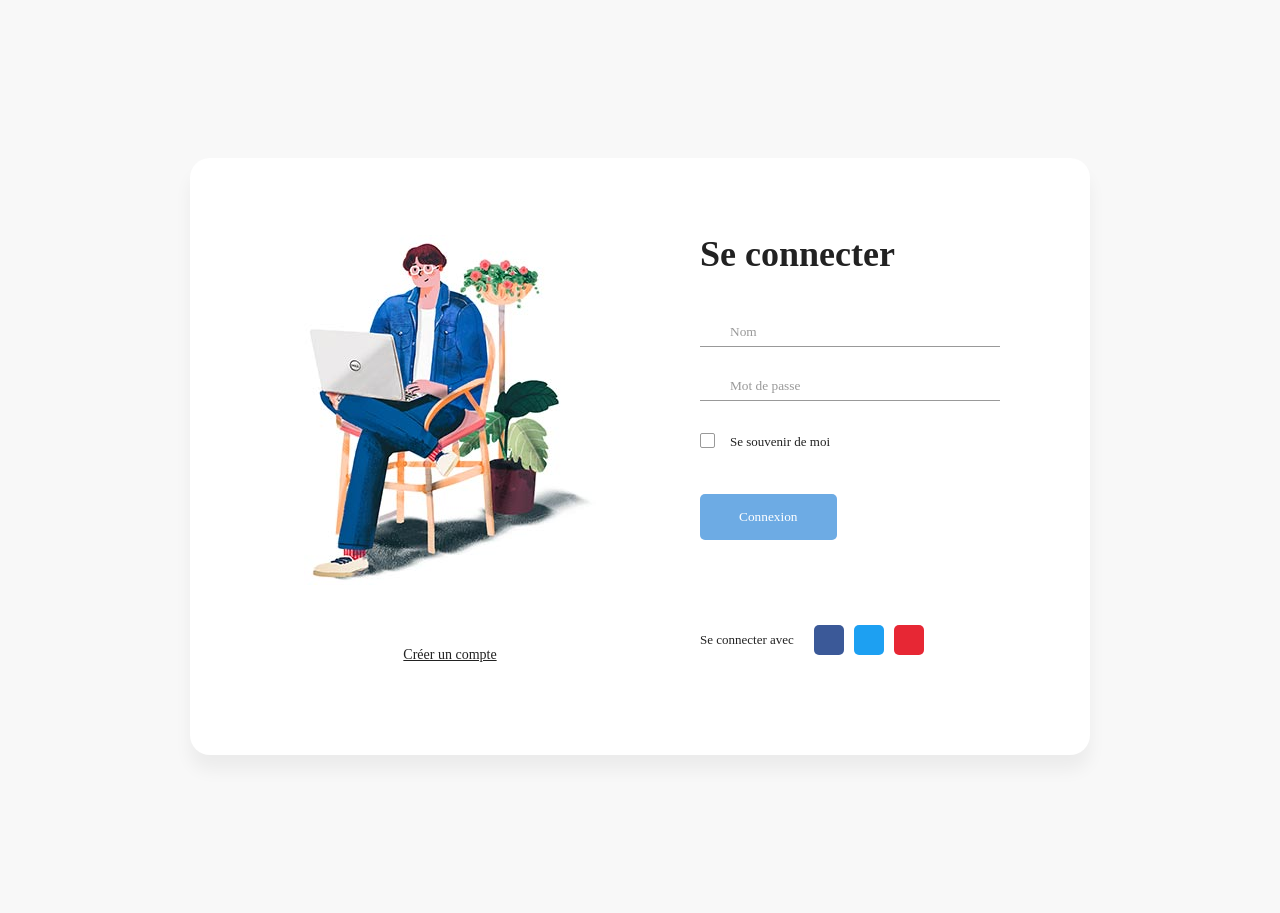
==== templates/login.html @ 452327f2 "my django app" ====
<!DOCTYPE html>
<html lang="en">
<head>
    <meta charset="UTF-8">
    <meta name="viewport" content="width=device-width, initial-scale=1.0">
    <meta http-equiv="X-UA-Compatible" content="ie=edge">
    <title>Se connecter</title>

    <!-- Font Icon -->
    <link rel="stylesheet" href="fonts/material-icon/css/material-design-iconic-font.min.css">

    <!-- Main css -->
    <link rel="stylesheet" href="css/style.css">
</head>
<body>

<div class="main">



    <!-- Sing in  Form -->
    <section class="sign-in">
        <div class="container">
            <div class="signin-content">
                <div class="signin-image">
                    <figure><img src="images/signin-image.jpg" alt="sing up image"></figure>
                    <a href="sign_up.html" class="signup-image-link">Créer un compte</a>
                </div>

                <div class="signin-form">
                    <h2 class="form-title">Se connecter</h2>
                    <form method="POST" class="register-form" id="login-form">
                        <div class="form-group">
                            <label for="your_name"><i class="zmdi zmdi-account material-icons-name"></i></label>
                            <input type="text" name="your_name" id="your_name" placeholder="Nom"/>
                        </div>
                        <div class="form-group">
                            <label for="your_pass"><i class="zmdi zmdi-lock"></i></label>
                            <input type="password" name="your_pass" id="your_pass" placeholder="Mot de passe"/>
                        </div>
                        <div class="form-group">
                            <input type="checkbox" name="remember-me" id="remember-me" class="agree-term" />
                            <label for="remember-me" class="label-agree-term"><span><span></span></span>Se souvenir de moi</label>
                        </div>
                        <div class="form-group form-button">
                            <input type="submit" name="signin" id="signin" class="form-submit" value="Connexion"/>
                        </div>
                    </form>
                    <div class="social-login">
                        <span class="social-label">Se connecter avec</span>
                        <ul class="socials">
                            <li><a href="#"><i class="display-flex-center zmdi zmdi-facebook"></i></a></li>
                            <li><a href="#"><i class="display-flex-center zmdi zmdi-twitter"></i></a></li>
                            <li><a href="#"><i class="display-flex-center zmdi zmdi-google"></i></a></li>
                        </ul>
                    </div>
                </div>
            </div>
        </div>
    </section>

</div>

<!-- JS -->
<script src="vendor/jquery/jquery.min.js"></script>
<script src="js/main.js"></script>
</body><!-- This templates was made by Colorlib (https://colorlib.com) -->
</html>
---- templates/css/style.css ----
/* @extend display-flex; */
display-flex, .display-flex, .display-flex-center, .signup-content, .signin-content, .social-login, .socials {
  display: flex;
  display: -webkit-flex; }

/* @extend list-type-ulli; */
list-type-ulli, .socials {
  list-style-type: none;
  margin: 0;
  padding: 0; }

/* poppins-300 - latin */
@font-face {
  font-family: 'Poppins';
  font-style: normal;
  font-weight: 300;
  src: url("../../static/fonts/poppins/poppins-v5-latin-300.eot");
  /* IE9 Compat Modes */
  src: local("Poppins Light"), local("Poppins-Light"), url("../../static/fonts/poppins/poppins-v5-latin-300.eot?#iefix") format("embedded-opentype"), url("../../static/fonts/poppins/poppins-v5-latin-300.woff2") format("woff2"), url("../../static/fonts/poppins/poppins-v5-latin-300.woff") format("woff"), url("../../static/fonts/poppins/poppins-v5-latin-300.ttf") format("truetype"), url("../../static/fonts/poppins/poppins-v5-latin-300.svg#Poppins") format("svg");
  /* Legacy iOS */ }
/* poppins-300italic - latin */
@font-face {
  font-family: 'Poppins';
  font-style: italic;
  font-weight: 300;
  src: url("../../static/fonts/poppins/poppins-v5-latin-300italic.eot");
  /* IE9 Compat Modes */
  src: local("Poppins Light Italic"), local("Poppins-LightItalic"), url("../../static/fonts/poppins/poppins-v5-latin-300italic.eot?#iefix") format("embedded-opentype"), url("../../static/fonts/poppins/poppins-v5-latin-300italic.woff2") format("woff2"), url("../../static/fonts/poppins/poppins-v5-latin-300italic.woff") format("woff"), url("../../static/fonts/poppins/poppins-v5-latin-300italic.ttf") format("truetype"), url("../../static/fonts/poppins/poppins-v5-latin-300italic.svg#Poppins") format("svg");
  /* Legacy iOS */ }
/* poppins-regular - latin */
@font-face {
  font-family: 'Poppins';
  font-style: normal;
  font-weight: 400;
  src: url("../../static/fonts/poppins/poppins-v5-latin-regular.eot");
  /* IE9 Compat Modes */
  src: local("Poppins Regular"), local("Poppins-Regular"), url("../../static/fonts/poppins/poppins-v5-latin-regular.eot?#iefix") format("embedded-opentype"), url("../../static/fonts/poppins/poppins-v5-latin-regular.woff2") format("woff2"), url("../../static/fonts/poppins/poppins-v5-latin-regular.woff") format("woff"), url("../../static/fonts/poppins/poppins-v5-latin-regular.ttf") format("truetype"), url("../../static/fonts/poppins/poppins-v5-latin-regular.svg#Poppins") format("svg");
  /* Legacy iOS */ }
/* poppins-italic - latin */
@font-face {
  font-family: 'Poppins';
  font-style: italic;
  font-weight: 400;
  src: url("../../static/fonts/poppins/poppins-v5-latin-italic.eot");
  /* IE9 Compat Modes */
  src: local("Poppins Italic"), local("Poppins-Italic"), url("../../static/fonts/poppins/poppins-v5-latin-italic.eot?#iefix") format("embedded-opentype"), url("../../static/fonts/poppins/poppins-v5-latin-italic.woff2") format("woff2"), url("../../static/fonts/poppins/poppins-v5-latin-italic.woff") format("woff"), url("../../static/fonts/poppins/poppins-v5-latin-italic.ttf") format("truetype"), url("../../static/fonts/poppins/poppins-v5-latin-italic.svg#Poppins") format("svg");
  /* Legacy iOS */ }
/* poppins-500 - latin */
@font-face {
  font-family: 'Poppins';
  font-style: normal;
  font-weight: 500;
  src: url("../../static/fonts/poppins/poppins-v5-latin-500.eot");
  /* IE9 Compat Modes */
  src: local("Poppins Medium"), local("Poppins-Medium"), url("../../static/fonts/poppins/poppins-v5-latin-500.eot?#iefix") format("embedded-opentype"), url("../../static/fonts/poppins/poppins-v5-latin-500.woff2") format("woff2"), url("../../static/fonts/poppins/poppins-v5-latin-500.woff") format("woff"), url("../../static/fonts/poppins/poppins-v5-latin-500.ttf") format("truetype"), url("../../static/fonts/poppins/poppins-v5-latin-500.svg#Poppins") format("svg");
  /* Legacy iOS */ }
/* poppins-500italic - latin */
@font-face {
  font-family: 'Poppins';
  font-style: italic;
  font-weight: 500;
  src: url("../../static/fonts/poppins/poppins-v5-latin-500italic.eot");
  /* IE9 Compat Modes */
  src: local("Poppins Medium Italic"), local("Poppins-MediumItalic"), url("../../static/fonts/poppins/poppins-v5-latin-500italic.eot?#iefix") format("embedded-opentype"), url("../../static/fonts/poppins/poppins-v5-latin-500italic.woff2") format("woff2"), url("../../static/fonts/poppins/poppins-v5-latin-500italic.woff") format("woff"), url("../../static/fonts/poppins/poppins-v5-latin-500italic.ttf") format("truetype"), url("../../static/fonts/poppins/poppins-v5-latin-500italic.svg#Poppins") format("svg");
  /* Legacy iOS */ }
/* poppins-600 - latin */
@font-face {
  font-family: 'Poppins';
  font-style: normal;
  font-weight: 600;
  src: url("../../static/fonts/poppins/poppins-v5-latin-600.eot");
  /* IE9 Compat Modes */
  src: local("Poppins SemiBold"), local("Poppins-SemiBold"), url("../../static/fonts/poppins/poppins-v5-latin-600.eot?#iefix") format("embedded-opentype"), url("../../static/fonts/poppins/poppins-v5-latin-600.woff2") format("woff2"), url("../../static/fonts/poppins/poppins-v5-latin-600.woff") format("woff"), url("../../static/fonts/poppins/poppins-v5-latin-600.ttf") format("truetype"), url("../../static/fonts/poppins/poppins-v5-latin-600.svg#Poppins") format("svg");
  /* Legacy iOS */ }
/* poppins-700 - latin */
@font-face {
  font-family: 'Poppins';
  font-style: normal;
  font-weight: 700;
  src: url("../../static/fonts/poppins/poppins-v5-latin-700.eot");
  /* IE9 Compat Modes */
  src: local("Poppins Bold"), local("Poppins-Bold"), url("../../static/fonts/poppins/poppins-v5-latin-700.eot?#iefix") format("embedded-opentype"), url("../../static/fonts/poppins/poppins-v5-latin-700.woff2") format("woff2"), url("../../static/fonts/poppins/poppins-v5-latin-700.woff") format("woff"), url("../../static/fonts/poppins/poppins-v5-latin-700.ttf") format("truetype"), url("../../static/fonts/poppins/poppins-v5-latin-700.svg#Poppins") format("svg");
  /* Legacy iOS */ }
/* poppins-700italic - latin */
@font-face {
  font-family: 'Poppins';
  font-style: italic;
  font-weight: 700;
  src: url("../../static/fonts/poppins/poppins-v5-latin-700italic.eot");
  /* IE9 Compat Modes */
  src: local("Poppins Bold Italic"), local("Poppins-BoldItalic"), url("../../static/fonts/poppins/poppins-v5-latin-700italic.eot?#iefix") format("embedded-opentype"), url("../../static/fonts/poppins/poppins-v5-latin-700italic.woff2") format("woff2"), url("../../static/fonts/poppins/poppins-v5-latin-700italic.woff") format("woff"), url("../../static/fonts/poppins/poppins-v5-latin-700italic.ttf") format("truetype"), url("../../static/fonts/poppins/poppins-v5-latin-700italic.svg#Poppins") format("svg");
  /* Legacy iOS */ }
/* poppins-800 - latin */
@font-face {
  font-family: 'Poppins';
  font-style: normal;
  font-weight: 800;
  src: url("../../static/fonts/poppins/poppins-v5-latin-800.eot");
  /* IE9 Compat Modes */
  src: local("Poppins ExtraBold"), local("Poppins-ExtraBold"), url("../../static/fonts/poppins/poppins-v5-latin-800.eot?#iefix") format("embedded-opentype"), url("../../static/fonts/poppins/poppins-v5-latin-800.woff2") format("woff2"), url("../../static/fonts/poppins/poppins-v5-latin-800.woff") format("woff"), url("../../static/fonts/poppins/poppins-v5-latin-800.ttf") format("truetype"), url("../../static/fonts/poppins/poppins-v5-latin-800.svg#Poppins") format("svg");
  /* Legacy iOS */ }
/* poppins-800italic - latin */
@font-face {
  font-family: 'Poppins';
  font-style: italic;
  font-weight: 800;
  src: url("../../static/fonts/poppins/poppins-v5-latin-800italic.eot");
  /* IE9 Compat Modes */
  src: local("Poppins ExtraBold Italic"), local("Poppins-ExtraBoldItalic"), url("../../static/fonts/poppins/poppins-v5-latin-800italic.eot?#iefix") format("embedded-opentype"), url("../../static/fonts/poppins/poppins-v5-latin-800italic.woff2") format("woff2"), url("../../static/fonts/poppins/poppins-v5-latin-800italic.woff") format("woff"), url("../../static/fonts/poppins/poppins-v5-latin-800italic.ttf") format("truetype"), url("../../static/fonts/poppins/poppins-v5-latin-800italic.svg#Poppins") format("svg");
  /* Legacy iOS */ }
/* poppins-900 - latin */
@font-face {
  font-family: 'Poppins';
  font-style: normal;
  font-weight: 900;
  src: url("../../static/fonts/poppins/poppins-v5-latin-900.eot");
  /* IE9 Compat Modes */
  src: local("Poppins Black"), local("Poppins-Black"), url("../../static/fonts/poppins/poppins-v5-latin-900.eot?#iefix") format("embedded-opentype"), url("../../static/fonts/poppins/poppins-v5-latin-900.woff2") format("woff2"), url("../../static/fonts/poppins/poppins-v5-latin-900.woff") format("woff"), url("../../static/fonts/poppins/poppins-v5-latin-900.ttf") format("truetype"), url("../../static/fonts/poppins/poppins-v5-latin-900.svg#Poppins") format("svg");
  /* Legacy iOS */ }
a:focus, a:active {
  text-decoration: none;
  outline: none;
  transition: all 300ms ease 0s;
  -moz-transition: all 300ms ease 0s;
  -webkit-transition: all 300ms ease 0s;
  -o-transition: all 300ms ease 0s;
  -ms-transition: all 300ms ease 0s; }

input, select, textarea {
  outline: none;
  appearance: unset !important;
  -moz-appearance: unset !important;
  -webkit-appearance: unset !important;
  -o-appearance: unset !important;
  -ms-appearance: unset !important; }

input::-webkit-outer-spin-button, input::-webkit-inner-spin-button {
  appearance: none !important;
  -moz-appearance: none !important;
  -webkit-appearance: none !important;
  -o-appearance: none !important;
  -ms-appearance: none !important;
  margin: 0; }

input:focus, select:focus, textarea:focus {
  outline: none;
  box-shadow: none !important;
  -moz-box-shadow: none !important;
  -webkit-box-shadow: none !important;
  -o-box-shadow: none !important;
  -ms-box-shadow: none !important; }

input[type=checkbox] {
  appearance: checkbox !important;
  -moz-appearance: checkbox !important;
  -webkit-appearance: checkbox !important;
  -o-appearance: checkbox !important;
  -ms-appearance: checkbox !important; }

input[type=radio] {
  appearance: radio !important;
  -moz-appearance: radio !important;
  -webkit-appearance: radio !important;
  -o-appearance: radio !important;
  -ms-appearance: radio !important; }

img {
  max-width: 100%;
  height: auto; }

figure {
  margin: 0; }

p {
  margin-bottom: 0px;
  font-size: 15px;
  color: #777; }

h2 {
  line-height: 1.66;
  margin: 0;
  padding: 0;
  font-weight: bold;
  color: #222;
  font-family: Poppins;
  font-size: 36px; }

.main {
  background: #f8f8f8;
  padding: 150px 0; }

.clear {
  clear: both; }

body {
  font-size: 13px;
  line-height: 1.8;
  color: #222;
  background: #f8f8f8;
  font-weight: 400;
  font-family: Poppins; }

.container {
  width: 900px;
  background: #fff;
  margin: 0 auto;
  box-shadow: 0px 15px 16.83px 0.17px rgba(0, 0, 0, 0.05);
  -moz-box-shadow: 0px 15px 16.83px 0.17px rgba(0, 0, 0, 0.05);
  -webkit-box-shadow: 0px 15px 16.83px 0.17px rgba(0, 0, 0, 0.05);
  -o-box-shadow: 0px 15px 16.83px 0.17px rgba(0, 0, 0, 0.05);
  -ms-box-shadow: 0px 15px 16.83px 0.17px rgba(0, 0, 0, 0.05);
  border-radius: 20px;
  -moz-border-radius: 20px;
  -webkit-border-radius: 20px;
  -o-border-radius: 20px;
  -ms-border-radius: 20px; }

.display-flex {
  justify-content: space-between;
  -moz-justify-content: space-between;
  -webkit-justify-content: space-between;
  -o-justify-content: space-between;
  -ms-justify-content: space-between;
  align-items: center;
  -moz-align-items: center;
  -webkit-align-items: center;
  -o-align-items: center;
  -ms-align-items: center; }

.display-flex-center {
  justify-content: center;
  -moz-justify-content: center;
  -webkit-justify-content: center;
  -o-justify-content: center;
  -ms-justify-content: center;
  align-items: center;
  -moz-align-items: center;
  -webkit-align-items: center;
  -o-align-items: center;
  -ms-align-items: center; }

.position-center {
  position: absolute;
  top: 50%;
  left: 50%;
  transform: translate(-50%, -50%);
  -moz-transform: translate(-50%, -50%);
  -webkit-transform: translate(-50%, -50%);
  -o-transform: translate(-50%, -50%);
  -ms-transform: translate(-50%, -50%); }

.signup {
  margin-bottom: 150px; }

.signup-content {
  padding: 75px 0; }

.signup-form, .signup-image, .signin-form, .signin-image {
  width: 50%;
  overflow: hidden; }

.signup-image {
  margin: 0 55px; }

.form-title {
  margin-bottom: 33px; }

.signup-image {
  margin-top: 45px; }

figure {
  margin-bottom: 50px;
  text-align: center; }

.form-submit {
  display: inline-block;
  background: #6dabe4;
  color: #fff;
  border-bottom: none;
  width: auto;
  padding: 15px 39px;
  border-radius: 5px;
  -moz-border-radius: 5px;
  -webkit-border-radius: 5px;
  -o-border-radius: 5px;
  -ms-border-radius: 5px;
  margin-top: 25px;
  cursor: pointer; }
  .form-submit:hover {
    background: #4292dc; }

#signin {
  margin-top: 16px; }

.signup-image-link {
  font-size: 14px;
  color: #222;
  display: block;
  text-align: center; }

.term-service {
  font-size: 13px;
  color: #222; }

.signup-form {
  margin-left: 75px;
  margin-right: 75px;
  padding-left: 34px; }

.register-form {
  width: 100%; }

.form-group {
  position: relative;
  margin-bottom: 25px;
  overflow: hidden; }
  .form-group:last-child {
    margin-bottom: 0px; }

input {
  width: 100%;
  display: block;
  border: none;
  border-bottom: 1px solid #999;
  padding: 6px 30px;
  font-family: Poppins;
  box-sizing: border-box; }
  input::-webkit-input-placeholder {
    color: #999; }
  input::-moz-placeholder {
    color: #999; }
  input:-ms-input-placeholder {
    color: #999; }
  input:-moz-placeholder {
    color: #999; }
  input:focus {
    border-bottom: 1px solid #222; }
    input:focus::-webkit-input-placeholder {
      color: #222; }
    input:focus::-moz-placeholder {
      color: #222; }
    input:focus:-ms-input-placeholder {
      color: #222; }
    input:focus:-moz-placeholder {
      color: #222; }

input[type=checkbox]:not(old) {
  width: 2em;
  margin: 0;
  padding: 0;
  font-size: 1em;
  display: none; }

input[type=checkbox]:not(old) + label {
  display: inline-block;
  line-height: 1.5em;
  margin-top: 6px; }

input[type=checkbox]:not(old) + label > span {
  display: inline-block;
  width: 13px;
  height: 13px;
  margin-right: 15px;
  margin-bottom: 3px;
  border: 1px solid #999;
  border-radius: 2px;
  -moz-border-radius: 2px;
  -webkit-border-radius: 2px;
  -o-border-radius: 2px;
  -ms-border-radius: 2px;
  background: white;
  background-image: -moz-linear-gradient(white, white);
  background-image: -ms-linear-gradient(white, white);
  background-image: -o-linear-gradient(white, white);
  background-image: -webkit-linear-gradient(white, white);
  background-image: linear-gradient(white, white);
  vertical-align: bottom; }

input[type=checkbox]:not(old):checked + label > span {
  background-image: -moz-linear-gradient(white, white);
  background-image: -ms-linear-gradient(white, white);
  background-image: -o-linear-gradient(white, white);
  background-image: -webkit-linear-gradient(white, white);
  background-image: linear-gradient(white, white); }

input[type=checkbox]:not(old):checked + label > span:before {
  content: '\f26b';
  display: block;
  color: #222;
  font-size: 11px;
  line-height: 1.2;
  text-align: center;
  font-family: 'Material-Design-Iconic-Font';
  font-weight: bold; }

.agree-term {
  display: inline-block;
  width: auto; }

label {
  position: absolute;
  left: 0;
  top: 50%;
  transform: translateY(-50%);
  -moz-transform: translateY(-50%);
  -webkit-transform: translateY(-50%);
  -o-transform: translateY(-50%);
  -ms-transform: translateY(-50%);
  color: #222; }

.label-has-error {
  top: 22%; }

label.error {
  position: relative;
  background: url("../images/unchecked.gif") no-repeat;
  background-position-y: 3px;
  padding-left: 20px;
  display: block;
  margin-top: 20px; }

label.valid {
  display: block;
  position: absolute;
  right: 0;
  left: auto;
  margin-top: -6px;
  width: 20px;
  height: 20px;
  background: transparent; }
  label.valid:after {
    font-family: 'Material-Design-Iconic-Font';
    content: '\f269';
    width: 100%;
    height: 100%;
    position: absolute;
    /* right: 0; */
    font-size: 16px;
    color: green; }

.label-agree-term {
  position: relative;
  top: 0%;
  transform: translateY(0);
  -moz-transform: translateY(0);
  -webkit-transform: translateY(0);
  -o-transform: translateY(0);
  -ms-transform: translateY(0); }

.material-icons-name {
  font-size: 18px; }

.signin-content {
  padding-top: 67px;
  padding-bottom: 87px; }

.social-login {
  align-items: center;
  -moz-align-items: center;
  -webkit-align-items: center;
  -o-align-items: center;
  -ms-align-items: center;
  margin-top: 80px; }

.social-label {
  display: inline-block;
  margin-right: 15px; }

.socials li {
  padding: 5px; }
  .socials li:last-child {
    margin-right: 0px; }
  .socials li a {
    text-decoration: none; }
    .socials li a i {
      width: 30px;
      height: 30px;
      color: #fff;
      font-size: 14px;
      border-radius: 5px;
      -moz-border-radius: 5px;
      -webkit-border-radius: 5px;
      -o-border-radius: 5px;
      -ms-border-radius: 5px;
      transform: translateZ(0);
      -moz-transform: translateZ(0);
      -webkit-transform: translateZ(0);
      -o-transform: translateZ(0);
      -ms-transform: translateZ(0);
      -webkit-transition-duration: 0.3s;
      transition-duration: 0.3s;
      -webkit-transition-property: transform;
      transition-property: transform;
      -webkit-transition-timing-function: ease-out;
      transition-timing-function: ease-out; }
  .socials li:hover a i {
    -webkit-transform: scale(1.3) translateZ(0);
    transform: scale(1.3) translateZ(0); }

.zmdi-facebook {
  background: #3b5998; }

.zmdi-twitter {
  background: #1da0f2; }

.zmdi-google {
  background: #e72734; }

.signin-form {
  margin-right: 90px;
  margin-left: 80px; }

.signin-image {
  margin-left: 110px;
  margin-right: 20px;
  margin-top: 10px; }

@media screen and (max-width: 1200px) {
  .container {
    width: calc( 100% - 30px);
    max-width: 100%; } }
@media screen and (min-width: 1024px) {
  .container {
    max-width: 1200px; } }
@media screen and (max-width: 768px) {
  .signup-content, .signin-content {
    flex-direction: column;
    -moz-flex-direction: column;
    -webkit-flex-direction: column;
    -o-flex-direction: column;
    -ms-flex-direction: column;
    justify-content: center;
    -moz-justify-content: center;
    -webkit-justify-content: center;
    -o-justify-content: center;
    -ms-justify-content: center; }

  .signup-form {
    margin-left: 0px;
    margin-right: 0px;
    padding-left: 0px;
    /* box-sizing: border-box; */
    padding: 0 30px; }

  .signin-image {
    margin-left: 0px;
    margin-right: 0px;
    margin-top: 50px;
    order: 2;
    -moz-order: 2;
    -webkit-order: 2;
    -o-order: 2;
    -ms-order: 2; }

  .signup-form, .signup-image, .signin-form, .signin-image {
    width: auto; }

  .social-login {
    justify-content: center;
    -moz-justify-content: center;
    -webkit-justify-content: center;
    -o-justify-content: center;
    -ms-justify-content: center; }

  .form-button {
    text-align: center; }

  .signin-form {
    order: 1;
    -moz-order: 1;
    -webkit-order: 1;
    -o-order: 1;
    -ms-order: 1;
    margin-right: 0px;
    margin-left: 0px;
    padding: 0 30px; }

  .form-title {
    text-align: center; } }
@media screen and (max-width: 400px) {
  .social-login {
    flex-direction: column;
    -moz-flex-direction: column;
    -webkit-flex-direction: column;
    -o-flex-direction: column;
    -ms-flex-direction: column; }

  .social-label {
    margin-right: 0px;
    margin-bottom: 10px; } }

/*# sourceMappingURL=style.css.map */
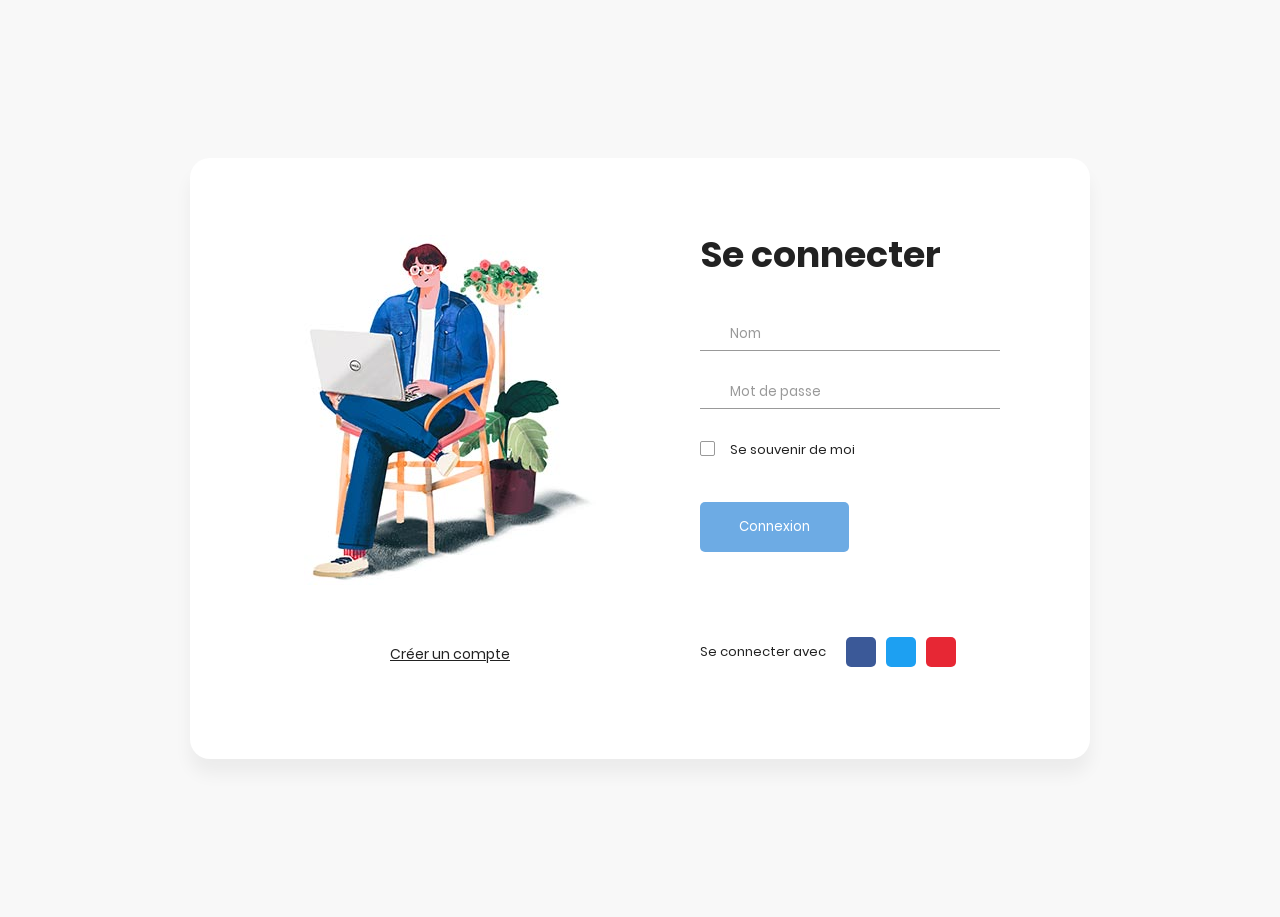
==== commit ed343a54: "fix" ====
--- a/templates/login.html
+++ b/templates/login.html
@@ -24,7 +24,7 @@
             <div class="signin-content">
                 <div class="signin-image">
                     <figure><img src="images/signin-image.jpg" alt="sing up image"></figure>
-                    <a href="sign_up.html" class="signup-image-link">Créer un compte</a>
+                    <a href='{% url "accounts/signup" %}' class="signup-image-link">Créer un compte</a>
                 </div>
 
                 <div class="signin-form">
